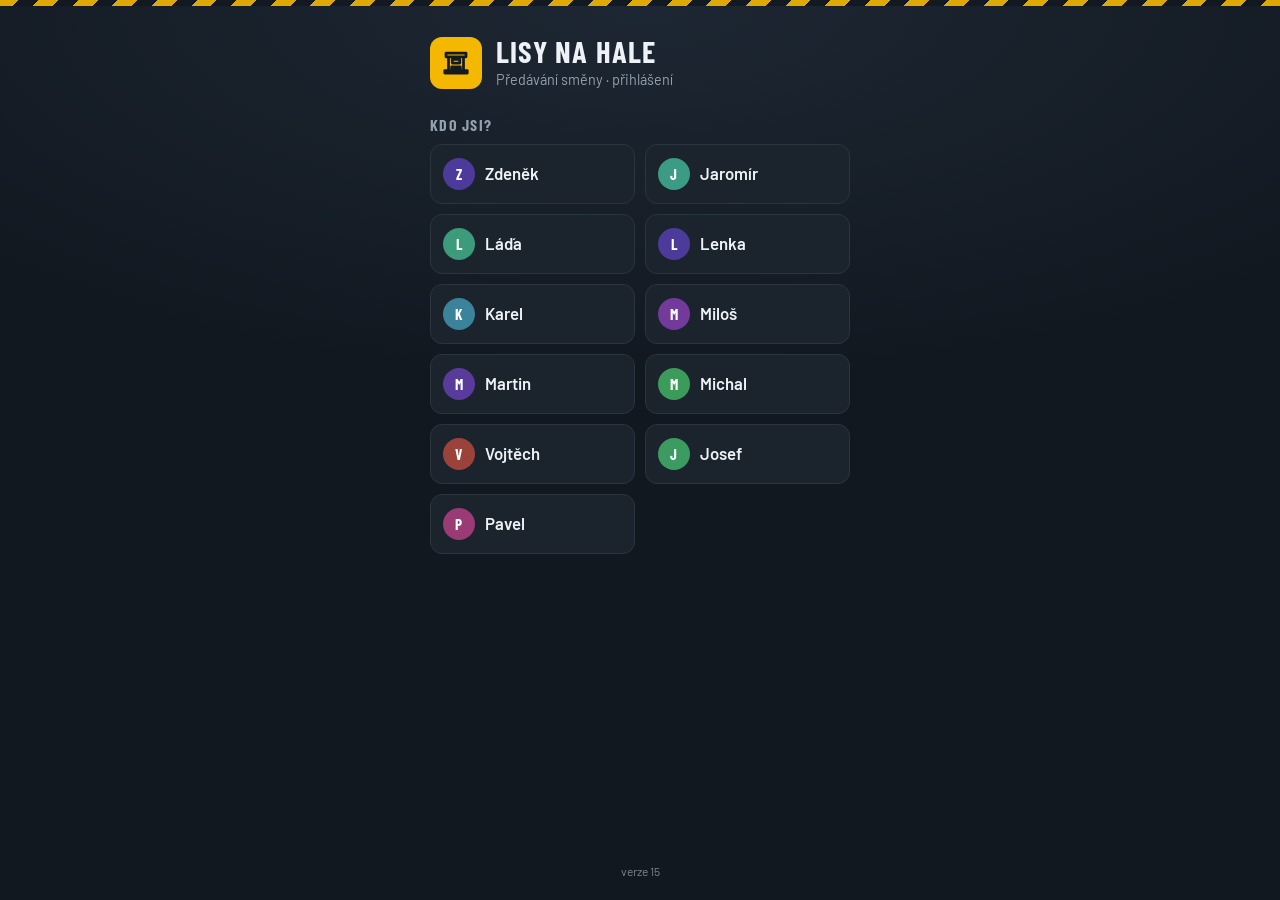
==== index.html @ ce5f0639 "Add files via upload" ====
<!doctype html>
<html lang="cs">
<head>
<meta charset="utf-8">
<meta name="viewport" content="width=device-width, initial-scale=1, viewport-fit=cover">
<meta name="theme-color" content="#121820">
<meta name="apple-mobile-web-app-capable" content="yes">
<meta name="apple-mobile-web-app-title" content="Lisy">
<title>Lisy na hale</title>
<link rel="manifest" href="manifest.webmanifest">
<link rel="icon" href="icon-192.png">
<link rel="apple-touch-icon" href="icon-192.png">
<link rel="stylesheet" href="styles.css?v=15">
</head>
<body>
<div class="boot-err" id="bootErr" hidden>
  <b>Aplikace se nenačetla celá.</b>
  <span>Nejspíš se zrovna nahrává nová verze. Zkus to znovu.</span>
  <button id="bootBtn">Načíst znovu</button>
</div>
<script>
window.addEventListener('error', function () { var e = document.getElementById('bootErr'); if (e) e.hidden = false; });
document.addEventListener('click', function (ev) {
  if (!ev.target || ev.target.id !== 'bootBtn') return;
  var go = function () { location.reload(); };
  try {
    var p = [];
    if (navigator.serviceWorker) p.push(navigator.serviceWorker.getRegistrations().then(function (r) { return Promise.all(r.map(function (x) { return x.unregister(); })); }));
    if (window.caches) p.push(caches.keys().then(function (k) { return Promise.all(k.map(function (x) { return caches.delete(x); })); }));
    Promise.all(p).then(go, go);
  } catch (e) { go(); }
});
</script>
<div class="login" id="login">
  <div class="lg-card">
    <div class="lg-brand"><span class="logo lg-logo" data-ic="logo"></span><div><div class="lg-title">Lisy na hale</div><div class="lg-sub">Předávání směny · přihlášení</div></div></div>
    <div id="lgStep1">
      <div class="lg-h">Kdo jsi?</div>
      <div class="lg-names" id="lgNames"></div>
    </div>
    <div id="lgStep2" hidden>
      <button class="lg-back" id="lgBack" data-ic="back">Jiný uživatel</button>
      <div class="lg-who"><span class="av av-lg" id="lgAv"></span><b id="lgName"></b></div>
      <div class="lg-h">Zadej PIN</div>
      <div class="dots" id="lgDots"><i></i><i></i><i></i><i></i></div>
      <div class="lg-err" id="lgErr" role="alert"></div>
      <div class="pad" id="lgPad"></div>
    </div>
  </div>
  <div class="lg-foot" id="lgFoot"></div>
</div>
<header class="appbar">
  <div class="hrow">
    <div class="brand">
      <span class="logo" data-ic="logo"></span>
      <div class="brand-t"><h1>Lisy na hale</h1><div class="src"><span id="srcInfo"></span><span id="ver" class="ver"></span></div></div>
    </div>
    <div class="hright">
      <div class="clock"><b id="clock" class="mono">--:--</b><span><span id="shiftName"></span> · do <span id="shiftEnd" class="mono"></span></span></div>
      <button class="userbtn" id="userBtn" aria-label="Uživatel a nastavení"><span class="av" id="userAv"></span></button>
    </div>
  </div>
  <div class="stats" id="filters" role="group" aria-label="Filtr lisů">
    <button class="stat" data-f="all" aria-pressed="true"><b id="cAll">0</b><span>Vše</span></button>
    <button class="stat s-run" data-f="run" aria-pressed="false"><b id="cRun">0</b><span>Běží</span></button>
    <button class="stat s-warn" data-f="shift" aria-pressed="false"><b id="cShift">0</b><span>Končí</span></button>
    <button class="stat s-idle" data-f="idle" aria-pressed="false"><b id="cIdle">0</b><span>Stojí</span><small id="cPrep" hidden></small></button>
  </div>
  <div class="fhint" id="fhint" hidden></div>
</header>

<main>
  <section id="v-hala"><div class="grid" id="grid"></div></section>

  <section id="v-plan" hidden>
    <div class="pl-head">
      <button class="icb" id="plPrev" aria-label="Předchozí den" data-ic="back"></button>
      <button class="pl-day" id="plToday" title="Zpět na aktuální směnu"><span id="plDay"></span></button>
      <button class="icb" id="plNext" aria-label="Další den" data-ic="chev"></button>
    </div>
    <div class="seg pl-shifts" id="plShifts"></div>
    <div class="pl-prog" id="plProg"></div>
    <div class="bigbtns two">
      <button class="primary" id="plAdd" data-ic="plus">Přidat do plánu</button>
      <button class="secondary" id="plPaste" data-ic="list">Vložit text</button>
    </div>
    <div id="plOver"></div>
    <div class="list" id="plList"></div>
    <h2>Sdílení plánu</h2>
    <p class="hint">Plán se předává i se směnou. Tady ho jde poslat samostatně, třeba když ho píše mistr.</p>
    <div class="bigbtns two">
      <button class="secondary" id="plShare" data-ic="share">Sdílet plán</button>
      <button class="secondary" id="plLoad" data-ic="scan">Načíst plán</button>
    </div>
  </section>

  <section id="v-predani" hidden>
    <h2>Předání směny</h2>
    <div class="wholine"><span class="av" id="whoAv"></span><span>Předává / přebírá: <b id="whoName"></b></span></div>
    <div class="bigbtns">
      <button class="primary" id="btnGive" data-ic="qr">Předat směnu</button>
      <button class="secondary" id="btnTake" data-ic="scan">Načíst od předchozí směny</button>
    </div>
    <h2>Končí do konce příští směny</h2>
    <div class="list" id="handover"></div>
    <h2>Poslední změny</h2>
    <div class="list" id="log"></div>
  </section>

  <section id="v-poznamky" hidden>
    <h2>Poznámky pro směnu</h2>
    <p class="hint">Co má vědět další směna. Poznámky se předávají spolu se směnou.</p>
    <form class="noteform" id="noteForm">
      <select id="noteLis" aria-label="Ke kterému lisu"></select>
      <textarea id="noteText" rows="3" placeholder="Např. na lisu 4 dochází materiál, neuklizené hadice u lisu 10…" aria-label="Text poznámky"></textarea>
      <button class="primary" type="submit" data-ic="plus">Přidat poznámku</button>
    </form>
    <h2>Otevřené <span class="cnt" id="noteCount"></span></h2>
    <div class="list" id="notesOpen"></div>
    <h2>Vyřešené</h2>
    <div class="list" id="notesDone"></div>
  </section>

  <section id="v-katalog" hidden>
    <h2>Katalog výrobků <span class="cnt" id="catCount"></span></h2>
    <p class="hint">Výrobky, které jdou vybrat při zadávání k lisu.</p>
    <div class="bigbtns two">
      <button class="secondary" id="btnCatGive" data-ic="share">Sdílet katalog</button>
      <button class="secondary" id="btnCatTake" data-ic="scan">Načíst katalog</button>
    </div>
    <form class="cat-add" id="catForm">
      <input type="text" id="catNew" placeholder="Název výrobku" aria-label="Nový výrobek">
      <button class="primary" type="submit">Přidat</button>
    </form>
    <input type="search" id="catSearch" placeholder="Hledat v katalogu" aria-label="Hledat v katalogu">
    <div class="list" id="catalog"></div>
  </section>
</main>

<nav>
  <button data-v="hala" aria-current="page" data-ic="grid">Hala</button>
  <button data-v="plan" data-ic="plan">Plán<span class="nbadge nb-plan" id="navPlan" hidden></span></button>
  <button data-v="predani" data-ic="swap">Předání</button>
  <button data-v="poznamky" data-ic="note">Poznámky<span class="nbadge" id="navNotes" hidden></span></button>
  <button data-v="katalog" data-ic="list">Katalog</button>
</nav>

<dialog id="dlg"><div class="sheet" id="sheet"></div></dialog>
<dialog id="dlg2"><div class="sheet" id="sheet2"></div></dialog>
<datalist id="products"></datalist>
<input type="file" id="fileIn" accept=".json,application/json" hidden>

<script src="qrcode.js?v=15"></script>
<script src="lz-string.min.js?v=15"></script>
<script src="jsQR.js?v=15"></script>
<script src="app.js?v=15"></script>
</body>
</html>
---- styles.css ----
/* Fonts bundled locally so the app works offline */
@font-face{font-family:"Barlow";font-weight:400;font-display:swap;src:url(barlow-latin-400-normal.woff2) format("woff2");unicode-range:U+0000-00FF,U+0131,U+0152-0153,U+02BB-02BC,U+02C6,U+02DA,U+02DC,U+2000-206F,U+20AC,U+2122,U+2190-2199,U+2212}
@font-face{font-family:"Barlow";font-weight:400;font-display:swap;src:url(barlow-latin-ext-400-normal.woff2) format("woff2");unicode-range:U+0100-02AF,U+1E00-1EFF,U+20A0-20AB,U+2C60-2C7F}
@font-face{font-family:"Barlow";font-weight:600;font-display:swap;src:url(barlow-latin-600-normal.woff2) format("woff2");unicode-range:U+0000-00FF,U+0131,U+0152-0153,U+02BB-02BC,U+02C6,U+02DA,U+02DC,U+2000-206F,U+20AC,U+2122,U+2190-2199,U+2212}
@font-face{font-family:"Barlow";font-weight:600;font-display:swap;src:url(barlow-latin-ext-600-normal.woff2) format("woff2");unicode-range:U+0100-02AF,U+1E00-1EFF,U+20A0-20AB,U+2C60-2C7F}
@font-face{font-family:"Barlow Condensed";font-weight:700;font-display:swap;src:url(barlow-condensed-latin-700-normal.woff2) format("woff2");unicode-range:U+0000-00FF,U+0131,U+0152-0153,U+02BB-02BC,U+02C6,U+02DA,U+02DC,U+2000-206F,U+20AC,U+2122,U+2190-2199,U+2212}
@font-face{font-family:"Barlow Condensed";font-weight:700;font-display:swap;src:url(barlow-condensed-latin-ext-700-normal.woff2) format("woff2");unicode-range:U+0100-02AF,U+1E00-1EFF,U+20A0-20AB,U+2C60-2C7F}

/* Layout: tmavý pruh aplikace se stavovými čítači, mřížka lisů jako panely strojů, spodní listy pro detail */
:root{
  --bg:#eceff3; --panel:#ffffff; --panel-2:#f5f7f9; --line:#dbe0e6; --line-2:#c9d0d8;
  --fg:#141a21; --muted:#5a6573; --faint:#8b95a1;
  --bar:#121820; --bar-2:#1b232d; --bar-line:#2a3540; --bar-fg:#eef2f6; --bar-muted:#94a1af;
  --accent:#f5b800; --accent-ink:#141a21;
  --ok:#17955a; --warn:#d68400; --crit:#d63f3f; --stop:#8455e8; --done:#2f74d0; --prep:#0e9aa7; --idle:#8a96a3;
  --shadow:0 1px 2px rgb(16 24 32 / .06),0 2px 8px rgb(16 24 32 / .05);
  --r:10px; --r-sm:8px;
  --f-display:"Barlow Condensed","Arial Narrow",sans-serif;
  --f-body:"Barlow",system-ui,sans-serif;
  color-scheme:light;
}
@media (prefers-color-scheme: dark){:root:not([data-theme="light"]){
  --bg:#0d1217; --panel:#161d25; --panel-2:#1c242e; --line:#26313c; --line-2:#33404d;
  --fg:#e7ecf1; --muted:#9aa6b2; --faint:#6d7986;
  --bar:#0a0e12; --bar-2:#141b22; --bar-line:#222c36;
  --ok:#2fbf78; --warn:#f0a330; --crit:#f06464; --stop:#a07cf5; --done:#5b9cf0; --prep:#2cc4cf; --idle:#6f7c89;
  --shadow:0 1px 2px rgb(0 0 0 / .4);
  color-scheme:dark}}
:root[data-theme="dark"]{
  --bg:#0d1217; --panel:#161d25; --panel-2:#1c242e; --line:#26313c; --line-2:#33404d;
  --fg:#e7ecf1; --muted:#9aa6b2; --faint:#6d7986;
  --bar:#0a0e12; --bar-2:#141b22; --bar-line:#222c36;
  --ok:#2fbf78; --warn:#f0a330; --crit:#f06464; --stop:#a07cf5; --done:#5b9cf0; --prep:#2cc4cf; --idle:#6f7c89;
  --shadow:0 1px 2px rgb(0 0 0 / .4);
  color-scheme:dark}

*{box-sizing:border-box}
html{-webkit-text-size-adjust:100%}
body{margin:0;background:var(--bg);color:var(--fg);font:16px/1.4 var(--f-body);padding:0 16px calc(76px + env(safe-area-inset-bottom,0px))}
button,input,select{font:inherit;color:inherit}
button{cursor:pointer;-webkit-tap-highlight-color:transparent}
[hidden]{display:none!important}
:focus-visible{outline:3px solid var(--accent);outline-offset:2px}
.mono{font-variant-numeric:tabular-nums}
svg.i{width:20px;height:20px;flex:none;fill:none;stroke:currentColor;stroke-width:2;stroke-linecap:round;stroke-linejoin:round}

/* ---------- app bar ---------- */
.appbar{position:sticky;top:0;z-index:5;margin:0 -16px;background:var(--bar);color:var(--bar-fg);padding:calc(10px + env(safe-area-inset-top,0px)) 16px 12px;box-shadow:0 2px 10px rgb(0 0 0 / .18)}
.hrow{display:flex;justify-content:space-between;align-items:center;gap:12px}
.brand{display:flex;align-items:center;gap:10px;min-width:0;flex:1}
.logo{width:36px;height:36px;border-radius:8px;background:var(--accent);color:var(--accent-ink);display:grid;place-items:center;flex:none}
.logo svg.i{width:22px;height:22px;stroke-width:2.2}
.brand-t{min-width:0}
h1{white-space:nowrap;overflow:hidden;text-overflow:ellipsis;font:700 1.35rem/1.05 var(--f-display);letter-spacing:.04em;margin:0;text-transform:uppercase}
.src{display:flex;gap:8px;font-size:.75rem;color:var(--bar-muted);white-space:nowrap;overflow:hidden}
.src span:first-child{overflow:hidden;text-overflow:ellipsis}
.src span:first-child:empty{display:none}
.ver{opacity:.8}
.themebtn{width:40px;height:40px;display:grid;place-items:center;border-radius:var(--r-sm);border:1px solid var(--bar-line);background:var(--bar-2);color:var(--bar-fg);padding:0;flex:none}
.hright{display:flex;align-items:center;gap:10px;flex:none}
.clock{min-width:0;display:flex;flex-direction:column;align-items:flex-end;line-height:1.1;flex:none}
.clock b{font:700 1.5rem/1 var(--f-display);letter-spacing:.02em}
.clock > span{font-size:.75rem;color:var(--bar-muted);margin-top:3px}
.stats{display:grid;grid-template-columns:repeat(4,1fr);gap:6px;margin-top:12px}
.stat{--c:var(--bar-fg);background:var(--bar-2);border:1px solid var(--bar-line);border-radius:var(--r-sm);padding:7px 4px 6px;display:flex;flex-direction:column;align-items:center;gap:1px;color:var(--bar-muted);min-width:0}
.stat b{font:700 1.35rem/1 var(--f-display);color:var(--c)}
.stat span{font-size:.72rem;font-weight:600;letter-spacing:.03em;text-transform:uppercase;line-height:1.15;text-align:center;max-width:100%;overflow-wrap:anywhere}
.stat.s-run{--c:var(--ok)} .stat.s-warn{--c:var(--warn)} .stat.s-idle{--c:var(--idle)}
.stat[aria-pressed="true"]{border-color:var(--accent);background:color-mix(in srgb,var(--accent) 14%,var(--bar-2));color:var(--bar-fg)}

/* ---------- grid of presses ---------- */
.grid{display:grid;grid-template-columns:repeat(auto-fill,minmax(158px,1fr));gap:10px;margin-top:14px}
.tile{--st:var(--idle);text-align:left;background:var(--panel);border:1px solid var(--line);border-radius:var(--r);padding:11px 12px 10px;display:flex;flex-direction:column;gap:6px;min-width:0;box-shadow:var(--shadow);position:relative;overflow:hidden}
.tile::after{content:"";position:absolute;inset:0 0 auto 0;height:3px;background:var(--st)}
.t-top{display:flex;justify-content:space-between;align-items:center;gap:6px}
.tile .no{font:700 1.15rem/1 var(--f-display);letter-spacing:.05em;text-transform:uppercase}
.pill{display:inline-flex;align-items:center;gap:5px;font-size:.7rem;font-weight:700;letter-spacing:.03em;text-transform:uppercase;padding:3px 7px;border-radius:999px;color:var(--st);background:color-mix(in srgb,var(--st) 14%,transparent);white-space:nowrap}
.pill::before{content:"";width:6px;height:6px;border-radius:50%;background:currentColor}
.tile .prod{font-weight:600;font-size:1rem;line-height:1.2;overflow:hidden;text-overflow:ellipsis;white-space:nowrap}
.tile.empty .prod{color:var(--faint);font-weight:500}
.bar{height:6px;border-radius:3px;background:var(--panel-2);border:1px solid var(--line);overflow:hidden}
.bar i{display:block;height:100%;background:var(--st);border-radius:3px}
.t-meta{display:flex;justify-content:space-between;align-items:baseline;gap:6px;font-size:.8rem;color:var(--muted)}
.t-meta b{color:var(--st);font-weight:700;white-space:nowrap}
.tile .q{font-size:.76rem;color:var(--faint);overflow:hidden;text-overflow:ellipsis;white-space:nowrap;border-top:1px solid var(--line);padding-top:6px;margin-top:auto}
.tile .q b{color:var(--muted);font-weight:600}

/* ---------- lists / pages ---------- */
h2{font:700 1.05rem var(--f-display);text-transform:uppercase;letter-spacing:.06em;margin:22px 0 0;color:var(--muted)}
.hint{color:var(--muted);font-size:.88rem;margin:4px 0 0}
.list{display:flex;flex-direction:column;gap:8px;margin-top:10px}
.row{--st:var(--idle);background:var(--panel);border:1px solid var(--line);border-radius:var(--r);padding:10px 12px;display:grid;grid-template-columns:auto 1fr auto;gap:3px 12px;align-items:center;text-align:left;min-width:0;box-shadow:var(--shadow)}
.row .no{font:700 1.1rem var(--f-display);letter-spacing:.04em;text-transform:uppercase}
.row .sub{grid-column:2/4;font-size:.84rem;color:var(--muted)}
.row .sub b{color:var(--fg)}
.row.simple{grid-template-columns:1fr auto;box-shadow:none}
.badge{font-size:.72rem;font-weight:700;text-transform:uppercase;letter-spacing:.03em;padding:3px 8px;border-radius:999px;background:color-mix(in srgb,var(--st) 14%,transparent);color:var(--st);white-space:nowrap}
.who{display:flex;flex-direction:column;gap:6px;margin-top:10px}
.who label{font-size:.8rem;font-weight:600;color:var(--muted);text-transform:uppercase;letter-spacing:.05em}
.bigbtns{display:grid;gap:10px;margin-top:14px}
.bigbtns.two{grid-template-columns:1fr 1fr}
.cat-add{display:flex;gap:8px;margin-top:12px}
.cat-add input{flex:1}
.cnt{font:600 .85rem var(--f-body);color:var(--faint);text-transform:none;letter-spacing:0;margin-left:6px}

/* ---------- nav ---------- */
nav{position:fixed;left:0;right:0;bottom:0;z-index:6;display:grid;grid-template-columns:repeat(5,1fr);background:var(--panel);border-top:1px solid var(--line);padding-bottom:env(safe-area-inset-bottom,0px);box-shadow:0 -2px 10px rgb(16 24 32 / .06)}
nav button{background:none;border:0;padding:8px 4px 9px;font-weight:600;font-size:.75rem;letter-spacing:.03em;color:var(--faint);display:flex;flex-direction:column;align-items:center;gap:3px;position:relative}
nav button svg.i{width:22px;height:22px}
nav button[aria-current="page"]{color:var(--fg)}
nav button[aria-current="page"]::before{content:"";position:absolute;top:0;left:30%;right:30%;height:3px;border-radius:0 0 3px 3px;background:var(--accent)}

/* ---------- inputs & buttons ---------- */
input[type=text],input[type=search],input[type=datetime-local],input[type=number],select{width:100%;min-width:0;border:1px solid var(--line-2);background:var(--panel);border-radius:var(--r-sm);padding:10px 12px;min-height:46px}
input:focus,select:focus{outline:none;border-color:var(--accent);box-shadow:0 0 0 3px color-mix(in srgb,var(--accent) 30%,transparent)}
input[type=search]{margin-top:10px}
.primary,.secondary{display:inline-flex;align-items:center;justify-content:center;gap:8px;border-radius:var(--r-sm);padding:13px 16px;font-weight:700;font-size:1rem;min-height:50px}
.primary{background:var(--accent);color:var(--accent-ink);border:1px solid color-mix(in srgb,var(--accent) 70%,#000)}
.secondary{background:var(--panel);border:1px solid var(--line-2);font-weight:600}
.acts{display:flex;gap:8px;flex-wrap:wrap;align-items:center}
.sm{display:inline-flex;align-items:center;gap:6px;border:1px solid var(--line-2);background:var(--panel);border-radius:var(--r-sm);padding:8px 12px;font-size:.9rem;font-weight:600;min-height:42px}
.sm svg.i{width:18px;height:18px}
.sm.go{background:var(--accent);border-color:color-mix(in srgb,var(--accent) 70%,#000);color:var(--accent-ink)}
.sm.stop{background:color-mix(in srgb,var(--stop) 12%,var(--panel));border-color:color-mix(in srgb,var(--stop) 45%,transparent);color:var(--stop)}
.sm.end{background:color-mix(in srgb,var(--done) 12%,var(--panel));border-color:color-mix(in srgb,var(--done) 45%,transparent);color:var(--done)}
.sm.del{color:var(--crit)}
.sm.cat{border-style:dashed;font-weight:500}
.chip{border:1px solid var(--line-2);background:var(--panel);border-radius:999px;padding:7px 13px;font-size:.88rem;font-weight:600;white-space:nowrap}
.chip[aria-pressed="true"]{background:var(--fg);color:var(--bg);border-color:var(--fg)}
.quick{display:flex;flex-wrap:wrap;gap:6px}
.quick .chip{min-height:40px}

/* ---------- sheets ---------- */
dialog{border:0;padding:0;width:100%;max-width:560px;margin:auto auto 0;border-radius:16px 16px 0 0;background:var(--bg);color:var(--fg);max-height:92vh;max-height:92dvh;box-shadow:0 -8px 30px rgb(0 0 0 / .25)}
dialog::backdrop{background:rgb(8 12 16 / .55)}
@media (prefers-reduced-motion:no-preference){dialog[open]{animation:up .18s ease-out}@keyframes up{from{transform:translateY(24px);opacity:.6}}}
.sheet{padding:8px 16px calc(18px + env(safe-area-inset-bottom,0px));display:flex;flex-direction:column;gap:12px}
.sheet::before{content:"";align-self:center;width:40px;height:4px;border-radius:2px;background:var(--line-2);margin-bottom:2px}
.sh-head{display:flex;justify-content:space-between;align-items:center;gap:8px}
.sh-head h3{font:700 1.55rem/1.1 var(--f-display);margin:0;text-transform:uppercase;letter-spacing:.04em;display:flex;align-items:center;gap:10px;flex-wrap:wrap}
.sh-head .tools{display:flex;gap:6px}
.icb{width:42px;height:42px;display:grid;place-items:center;border-radius:var(--r-sm);border:1px solid var(--line-2);background:var(--panel);padding:0}
.x{width:42px;height:42px;display:grid;place-items:center;border-radius:var(--r-sm);border:1px solid var(--line-2);background:var(--panel);padding:0}
.flbl{font-size:.75rem;font-weight:700;letter-spacing:.07em;text-transform:uppercase;color:var(--muted);margin-bottom:-6px}

.slot{background:var(--panel);border:1px solid var(--line);border-radius:var(--r);padding:12px;display:flex;flex-direction:column;gap:8px;box-shadow:var(--shadow)}
.slot.run{--st:var(--ok);border-left:5px solid var(--st)}
.slot.run.st-stop{--st:var(--stop)} .slot.run.st-end{--st:var(--done)} .slot.run.empty{--st:var(--idle);border-style:solid dashed dashed solid}
.slot-top{display:flex;align-items:center;gap:8px}
.lbl{font-size:.72rem;font-weight:700;letter-spacing:.08em;text-transform:uppercase;color:var(--st,var(--muted));margin-right:auto;display:inline-flex;align-items:center;gap:6px}
.slot.run .lbl::before{content:"";width:8px;height:8px;border-radius:50%;background:currentColor}
@media (prefers-reduced-motion:no-preference){.slot.run.st-run .lbl::before{animation:pulse 1.6s ease-in-out infinite}@keyframes pulse{50%{opacity:.3}}}
.prodname{font-weight:700;font-size:1.15rem;line-height:1.25}
.slotinfo{font-size:.88rem;color:var(--muted);display:flex;align-items:center;gap:6px;flex-wrap:wrap}
.slot .bar{margin:2px 0}
.qhead{display:flex;justify-content:space-between;align-items:baseline;gap:8px;margin-top:8px;flex-wrap:wrap}
.slot.q{padding:0;gap:0}
.slot.q.sel{border-color:var(--fg);box-shadow:0 0 0 1px var(--fg)}
.slot.q > .acts,.slot.q > .hint,.slot.q > .mv{padding:0 12px 12px}
.qrow{display:flex;align-items:center;gap:10px;padding:8px 12px 8px 4px;cursor:pointer;min-height:54px}
.qrow .prodname{font-size:1.05rem;font-weight:600;flex:1;min-width:0}
.qrow .chev{color:var(--faint)}
.qn{display:grid;place-items:center;width:26px;height:26px;border-radius:50%;background:var(--panel-2);border:1px solid var(--line);font-size:.8rem;font-weight:700;color:var(--muted);flex:none}
.grip{touch-action:none;cursor:grab;padding:10px 6px 10px 10px;color:var(--faint);user-select:none;-webkit-user-select:none;display:grid;place-items:center}
.slot.dragging{opacity:.95;box-shadow:0 10px 24px rgb(0 0 0 / .25);transform:scale(1.01)}
.addq{display:flex;align-items:center;justify-content:center;gap:8px;border:1.5px dashed var(--line-2);background:transparent;border-radius:var(--r);padding:14px;font-weight:600;color:var(--muted)}
.mv{display:flex;flex-direction:column;gap:8px;border-top:1px dashed var(--line-2);padding-top:12px}

.sug{border:1px solid var(--line-2);border-radius:var(--r-sm);background:var(--panel);max-height:220px;overflow-y:auto;display:flex;flex-direction:column}
.sug button{text-align:left;background:none;border:0;border-bottom:1px solid var(--line);padding:12px;min-height:46px}
.sug button:last-child{border-bottom:0}
.sug button:active{background:var(--panel-2)}
.sug button.sel{background:color-mix(in srgb,var(--accent) 20%,transparent);font-weight:700}
.sug-empty{padding:12px;color:var(--muted);font-size:.9rem}
.savecat{font-size:.9rem;display:flex;gap:8px;align-items:center}
.hm{display:flex;gap:10px}
.hm label{display:flex;align-items:center;gap:8px;flex:1;color:var(--muted);font-weight:600}
.hm input{font:700 1.3rem var(--f-display);text-align:center}
.preview{background:var(--panel);border:1px solid var(--line);border-radius:var(--r-sm);padding:12px;font-size:.95rem}
.acts.end{justify-content:flex-end}
.acts.end button{flex:1}
.qrbox{background:#fff;padding:12px;border-radius:var(--r);align-self:center;width:100%;max-width:360px;box-shadow:var(--shadow)}
.qrbox svg{display:block;width:100%;height:auto}
.cam{width:100%;border-radius:var(--r);background:#000;aspect-ratio:1;object-fit:cover}
.fhint{margin-top:8px;font-size:.8rem;color:var(--bar-muted);display:flex;justify-content:space-between;gap:8px;align-items:center}
.fhint button{background:none;border:0;color:var(--accent);font-weight:700;font-size:.8rem;padding:4px 0;white-space:nowrap}
.nbadge{position:absolute;top:4px;left:calc(50% + 6px);min-width:18px;height:18px;padding:0 5px;border-radius:9px;background:var(--crit);color:#fff;font-size:.7rem;font-weight:700;display:grid;place-items:center;line-height:1}
textarea{width:100%;min-width:0;border:1px solid var(--line-2);background:var(--panel);border-radius:var(--r-sm);padding:10px 12px;font:inherit;color:inherit;resize:vertical;min-height:84px}
textarea:focus{outline:none;border-color:var(--accent);box-shadow:0 0 0 3px color-mix(in srgb,var(--accent) 30%,transparent)}
.noteform{display:flex;flex-direction:column;gap:8px;margin-top:12px}
.note{background:var(--panel);border:1px solid var(--line);border-left:4px solid var(--warn);border-radius:var(--r);padding:10px 12px;display:flex;flex-direction:column;gap:6px;box-shadow:var(--shadow)}
.note.done{border-left-color:var(--line-2);opacity:.75;box-shadow:none}
.note.done .ntext{text-decoration:line-through;text-decoration-color:var(--faint)}
.nhead{display:flex;justify-content:space-between;align-items:center;gap:8px}
.ntag{font:700 .95rem var(--f-display);letter-spacing:.05em;text-transform:uppercase}
.nmeta{font-size:.78rem;color:var(--faint)}
.ntext{white-space:pre-wrap;overflow-wrap:anywhere}
.tnote{display:inline-flex;align-items:center;gap:2px;color:var(--warn);font-size:.75rem;font-weight:700}
.tnote svg.i{width:15px;height:15px}
.t-top .right{display:flex;align-items:center;gap:6px}
.av{--h:210;width:32px;height:32px;border-radius:50%;display:grid;place-items:center;font:700 .95rem var(--f-display);letter-spacing:.02em;color:#fff;background:hsl(var(--h) 45% 42%);flex:none;text-transform:uppercase}
.av-lg{width:64px;height:64px;font-size:1.6rem}
.userbtn{width:42px;height:42px;display:grid;place-items:center;border-radius:50%;border:2px solid var(--bar-line);background:var(--bar-2);padding:0;flex:none}
.userbtn .av{width:34px;height:34px}
.wholine{display:flex;align-items:center;gap:10px;margin-top:10px;background:var(--panel);border:1px solid var(--line);border-radius:var(--r);padding:10px 12px;color:var(--muted)}
.wholine b{color:var(--fg)}
.seg{display:grid;grid-template-columns:repeat(3,1fr);gap:6px}
.seg button{display:flex;flex-direction:column;align-items:center;gap:4px;border:1px solid var(--line-2);background:var(--panel);border-radius:var(--r-sm);padding:10px 4px;font-size:.82rem;font-weight:600}
.seg button[aria-pressed="true"]{border-color:var(--accent);box-shadow:0 0 0 2px color-mix(in srgb,var(--accent) 40%,transparent)}
.me{display:flex;align-items:center;gap:12px;background:var(--panel);border:1px solid var(--line);border-radius:var(--r);padding:12px}
.me b{font-size:1.15rem}

/* ---------- login ---------- */
.login{position:fixed;inset:0;z-index:100;background:radial-gradient(120% 70% at 50% 0%,#1d2733 0%,var(--bar) 60%);color:var(--bar-fg);overflow-y:auto;display:flex;flex-direction:column;align-items:center;padding:calc(28px + env(safe-area-inset-top,0px)) 16px calc(20px + env(safe-area-inset-bottom,0px))}
.login::before{content:"";position:absolute;inset:0 0 auto 0;height:6px;background:repeating-linear-gradient(-45deg,var(--accent) 0 14px,#121820 14px 28px);opacity:.9}
.lg-card{width:100%;max-width:420px;display:flex;flex-direction:column;gap:18px;flex:1}
.lg-brand{display:flex;align-items:center;gap:14px;margin-top:8px}
.lg-logo{width:52px;height:52px;border-radius:12px}
.lg-logo svg.i{width:30px;height:30px}
.lg-title{font:700 1.9rem/1 var(--f-display);letter-spacing:.04em;text-transform:uppercase}
.lg-sub{color:var(--bar-muted);font-size:.9rem;margin-top:4px}
.lg-h{font:700 1rem var(--f-display);letter-spacing:.08em;text-transform:uppercase;color:var(--bar-muted);margin-top:6px}
.lg-names{display:grid;grid-template-columns:repeat(2,1fr);gap:10px;margin-top:10px}
.lg-names button{display:flex;align-items:center;gap:10px;background:var(--bar-2);border:1px solid var(--bar-line);border-radius:12px;padding:12px;color:var(--bar-fg);font-weight:600;font-size:1.05rem;text-align:left;min-height:60px}
.lg-names button:active{border-color:var(--accent)}
.lg-names button.last{border-color:var(--accent);background:color-mix(in srgb,var(--accent) 12%,var(--bar-2))}
.lg-back{align-self:flex-start;display:inline-flex;align-items:center;gap:6px;background:none;border:0;color:var(--bar-muted);font-weight:600;padding:6px 0}
.lg-who{display:flex;flex-direction:column;align-items:center;gap:10px}
.lg-who b{font:700 1.6rem var(--f-display);letter-spacing:.03em}
#lgStep2{display:flex;flex-direction:column;gap:14px;align-items:stretch}
#lgStep2[hidden]{display:none!important}
#lgStep2 .lg-h{text-align:center;margin:0}
.dots{display:flex;justify-content:center;gap:16px}
.dots i{width:16px;height:16px;border-radius:50%;border:2px solid var(--bar-muted)}
.dots i.on{background:var(--accent);border-color:var(--accent)}
.dots.bad{animation:shake .35s}
.dots.bad i{border-color:var(--crit)}
@keyframes shake{20%,60%{transform:translateX(-8px)}40%,80%{transform:translateX(8px)}}
.lg-err{min-height:1.3em;text-align:center;color:var(--crit);font-weight:600;font-size:.9rem}
.pad{display:grid;grid-template-columns:repeat(3,1fr);gap:10px;max-width:320px;width:100%;align-self:center}
.pad button{height:64px;border-radius:14px;border:1px solid var(--bar-line);background:var(--bar-2);color:var(--bar-fg);font:600 1.7rem var(--f-display)}
.pad button:active{background:color-mix(in srgb,var(--accent) 25%,var(--bar-2));border-color:var(--accent)}
.pad button.fn{background:transparent;border-color:transparent;font-size:1rem;color:var(--bar-muted)}
.pad button.fn svg.i{width:26px;height:26px}
.lg-foot{color:var(--bar-muted);font-size:.75rem;margin-top:16px;text-align:center;opacity:.8}
.boot-err{position:fixed;inset:auto 16px calc(90px + env(safe-area-inset-bottom,0px)) 16px;z-index:200;background:#2a1416;color:#ffe5e5;border:1px solid #d63f3f;border-radius:10px;padding:14px;display:flex;flex-direction:column;gap:8px;box-shadow:0 8px 24px rgb(0 0 0 / .4)}
.boot-err[hidden]{display:none!important}
.boot-err button{background:#f5b800;color:#141a21;border:0;border-radius:8px;padding:12px;font-weight:700}
.stat small{font-size:.62rem;font-weight:700;color:var(--prep);letter-spacing:.02em}
.slot.run.st-prep{--st:var(--prep)}
.sm.prep{background:color-mix(in srgb,var(--prep) 12%,var(--panel));border-color:color-mix(in srgb,var(--prep) 45%,transparent);color:var(--prep)}
nav button{font-size:.7rem;padding-inline:2px}
.nb-plan{background:var(--accent);color:var(--accent-ink)}
.tplan{display:flex;align-items:center;gap:5px;font-size:.76rem;font-weight:600;color:var(--accent-ink);background:color-mix(in srgb,var(--accent) 30%,transparent);border-radius:6px;padding:3px 6px;min-width:0}
.tplan span{overflow:hidden;text-overflow:ellipsis;white-space:nowrap}
.tplan svg.i{width:15px;height:15px;flex:none}
@media (prefers-color-scheme: dark){:root:not([data-theme="light"]) .tplan{color:var(--accent)}}
:root[data-theme="dark"] .tplan{color:var(--accent)}
/* plán */
.pl-head{display:flex;align-items:center;gap:8px;margin-top:16px}
.pl-day{flex:1;background:var(--panel);border:1px solid var(--line);border-radius:var(--r-sm);min-height:42px;font:700 1.15rem var(--f-display);letter-spacing:.03em;text-transform:uppercase}
.pl-shifts{margin-top:8px}
.pl-shifts button{flex-direction:row;justify-content:center;gap:6px;font-size:.9rem;min-height:44px}
.pl-shifts i{font-style:normal;font-size:.68rem;font-weight:700;color:var(--ok);text-transform:uppercase}
.cnt2{background:var(--accent);color:var(--accent-ink);border-radius:9px;min-width:18px;height:18px;font-size:.72rem;font-weight:700;display:inline-grid;place-items:center;padding:0 5px}
.pl-prog{display:flex;align-items:center;gap:10px;margin-top:10px;font-size:.88rem;color:var(--muted)}
.pl-prog:empty{display:none}
.pl-bar{flex:1;height:8px;border-radius:4px;background:var(--panel-2);border:1px solid var(--line);overflow:hidden}
.pl-bar i{display:block;height:100%;background:var(--ok)}
.pl-over{margin-top:14px;border:1px solid color-mix(in srgb,var(--crit) 40%,transparent);background:color-mix(in srgb,var(--crit) 6%,var(--bg));border-radius:var(--r);padding:10px;display:flex;flex-direction:column;gap:8px}
.pl-over-h{display:flex;justify-content:space-between;align-items:center;gap:8px;font-weight:700;color:var(--crit);font-size:.9rem}
.pl-over-h span{display:flex;align-items:center;gap:6px}
.pi{display:flex;gap:10px;background:var(--panel);border:1px solid var(--line);border-radius:var(--r);padding:10px;box-shadow:var(--shadow)}
.pi-time{width:48px;flex:none;display:grid;place-items:start center;padding-top:2px;color:var(--faint)}
.pi-time b{font:700 1.1rem var(--f-display);color:var(--fg)}
.pi-body{flex:1;min-width:0;display:flex;flex-direction:column;gap:4px}
.pi-top{display:flex;justify-content:space-between;align-items:center;gap:6px;flex-wrap:wrap}
.pi-main{font-size:1.02rem;overflow-wrap:anywhere}
.pi-meta{font-size:.8rem;color:var(--faint)}
.pi-ok{display:inline-flex;align-items:center;gap:4px;font-size:.78rem;color:var(--ok);font-weight:600}
.pi-ok svg.i{width:15px;height:15px}
.pi-soon{font-size:.75rem;font-weight:700;color:var(--warn)}
.pi.done{opacity:.6;box-shadow:none}
.pi.done .pi-main{text-decoration:line-through;text-decoration-color:var(--faint)}
.pi.soon{border-color:var(--warn);box-shadow:0 0 0 1px var(--warn)}
.pi.late{border-color:var(--crit);box-shadow:0 0 0 1px var(--crit)}
.pi.late .pi-time b{color:var(--crit)}
.ptag{display:inline-block;font-size:.66rem;font-weight:700;letter-spacing:.05em;text-transform:uppercase;padding:2px 7px;border-radius:5px;--c:var(--muted);color:var(--c);background:color-mix(in srgb,var(--c) 14%,transparent);white-space:nowrap}
.ptag.t-run{--c:var(--ok)} .ptag.t-prep{--c:var(--prep)} .ptag.t-start{--c:var(--done)} .ptag.t-task{--c:var(--warn)}
.plcard{border:1px solid color-mix(in srgb,var(--accent) 60%,transparent);background:color-mix(in srgb,var(--accent) 8%,var(--panel));border-radius:var(--r);padding:10px 12px;display:flex;flex-direction:column;gap:8px}
.plcard .flbl{display:flex;align-items:center;gap:6px;margin:0;color:var(--fg)}
.plcard .flbl svg.i{width:16px;height:16px}
.plrow{display:flex;flex-direction:column;gap:6px;border-top:1px dashed var(--line-2);padding-top:8px}
.bad{color:var(--crit);font-style:normal;font-size:.8rem;font-weight:600}
.pe{display:flex;flex-direction:column;gap:12px}
.pe-row{display:grid;grid-template-columns:1.4fr 1fr;gap:8px}
.pe-f{display:flex;flex-direction:column;gap:10px}
.pe-prod{display:flex;flex-direction:column;gap:10px}
.opt{font-weight:500;text-transform:none;letter-spacing:0;color:var(--faint)}
.pe[data-type="task"] .pe-prod,.pe[data-type="task"] .pe-nottask,.pe:not([data-type="task"]) .pe-task,.pe:not([data-type="prep"]) .pe-prep{display:none}
.pe-type{grid-template-columns:repeat(3,1fr)}
.pe-type:has(> :nth-child(4)){grid-template-columns:repeat(4,1fr)}
.ps-row{display:flex;gap:10px;align-items:flex-start;background:var(--panel);border:1px solid var(--line);border-radius:var(--r-sm);padding:10px}
.ps-row input{margin-top:3px;width:18px;height:18px;flex:none}
input[type=time]{width:100%;min-width:0;border:1px solid var(--line-2);background:var(--panel);border-radius:var(--r-sm);padding:10px 12px;min-height:46px;font:inherit;color:inherit}
a.secondary{text-decoration:none;color:var(--fg)}
.alarm{position:fixed;left:12px;right:12px;top:calc(12px + env(safe-area-inset-top,0px));z-index:120;background:var(--bar);color:var(--bar-fg);border:2px solid var(--accent);border-radius:14px;padding:14px;display:flex;flex-direction:column;gap:8px;box-shadow:0 12px 40px rgb(0 0 0 / .45)}
@media (prefers-reduced-motion:no-preference){.alarm{animation:alarmIn .3s ease-out}@keyframes alarmIn{from{transform:translateY(-30px);opacity:0}}}
.alarm-h{display:flex;align-items:center;gap:8px;color:var(--accent)}
.alarm-h b{font:700 1.5rem var(--f-display)}
.alarm-h span{margin-left:auto;font-weight:700}
.alarm-t{font-size:1.15rem;font-weight:700}
.alarm-m{color:var(--bar-muted)}
.alarm .sm{background:var(--bar-2);border-color:var(--bar-line);color:var(--bar-fg)}
.alarm .sm.go{background:var(--ok);border-color:var(--ok)}
.toast{position:fixed;left:50%;bottom:calc(84px + env(safe-area-inset-bottom,0px));transform:translateX(-50%);background:var(--bar);color:var(--bar-fg);padding:11px 16px;border-radius:var(--r-sm);font-weight:600;z-index:50;max-width:90vw;text-align:center;box-shadow:0 6px 20px rgb(0 0 0 / .3)}
@media (prefers-reduced-motion:no-preference){.tile{transition:transform .12s}.tile:active{transform:scale(.98)}}
@media (max-width:400px){
  h1{font-size:1.12rem}
  .logo{width:32px;height:32px}
  .clock b{font-size:1.25rem}
  .clock > span{font-size:.7rem}
  .themebtn{width:36px;height:36px}
  .hrow,.hright,.brand{gap:8px}
}
.bigbtns.two .primary,.bigbtns.two .secondary{font-size:.95rem;padding:12px 10px;white-space:nowrap}
.pi .acts .sm{min-height:38px;padding:6px 10px;font-size:.85rem}

/* zaškrtávací kolečko místo tlačítek Hotovo */
.chk{width:30px;height:30px;flex:none;border-radius:50%;border:2.5px solid var(--line-2);background:var(--panel);display:grid;place-items:center;padding:0;color:#fff;margin-top:1px;position:relative}
.chk::after{content:"";position:absolute;inset:-8px}
.chk:hover,.chk:focus-visible{border-color:var(--ok)}
.chk.on{background:var(--ok);border-color:var(--ok)}
.chk svg.i{width:18px;height:18px;stroke-width:3}
.pi .chk{align-self:flex-start}
.pi-time{width:42px}
.note{flex-direction:row;gap:10px}
.nbody{flex:1;min-width:0;display:flex;flex-direction:column;gap:6px}
.nok{display:flex;align-items:center;gap:4px;color:var(--ok);font-weight:600}
.nok svg.i{width:14px;height:14px}
.plrow{flex-direction:row;align-items:flex-start;gap:10px}
.plmain{flex:1;min-width:0;display:flex;flex-direction:column;gap:6px}
.toast.undo{display:flex;align-items:center;gap:14px;padding:8px 8px 8px 16px}
.toast.undo button{background:none;border:0;color:var(--accent);font-weight:700;padding:8px 10px;text-transform:uppercase;letter-spacing:.04em;font-size:.85rem}
.alarm .sm.go{background:var(--bar-2);border-color:var(--bar-line);color:var(--bar-fg)}

.toast{white-space:nowrap;max-width:calc(100vw - 32px)}
.toast span{overflow:hidden;text-overflow:ellipsis}
.ptag.t-run{--c:#8a6a00}
@media (prefers-color-scheme: dark){:root:not([data-theme="light"]) .ptag.t-run{--c:var(--accent)}}
:root[data-theme="dark"] .ptag.t-run{--c:var(--accent)}
.tile .no{white-space:nowrap}
.t-top .right{min-width:0}

.qctl{display:flex;align-items:center;gap:10px;align-self:center;width:100%;max-width:360px}
.qno{flex:1;display:flex;flex-direction:column;align-items:center;gap:6px}
.qno b{font:700 1.1rem var(--f-display);letter-spacing:.03em}
.qprog{display:flex;flex-wrap:wrap;justify-content:center;gap:5px}
.qprog i{width:12px;height:12px;border-radius:3px;background:var(--line-2)}
.qprog i.cur{background:var(--accent)}
.qprog.big{gap:6px;margin-top:4px}
.qprog.big i{width:30px;height:30px;border-radius:6px;display:grid;place-items:center;font-style:normal;font-size:.8rem;font-weight:700;color:var(--muted);background:var(--panel);border:1.5px dashed var(--line-2)}
.qprog.big i.on{background:var(--ok);border:1.5px solid var(--ok);color:#fff}
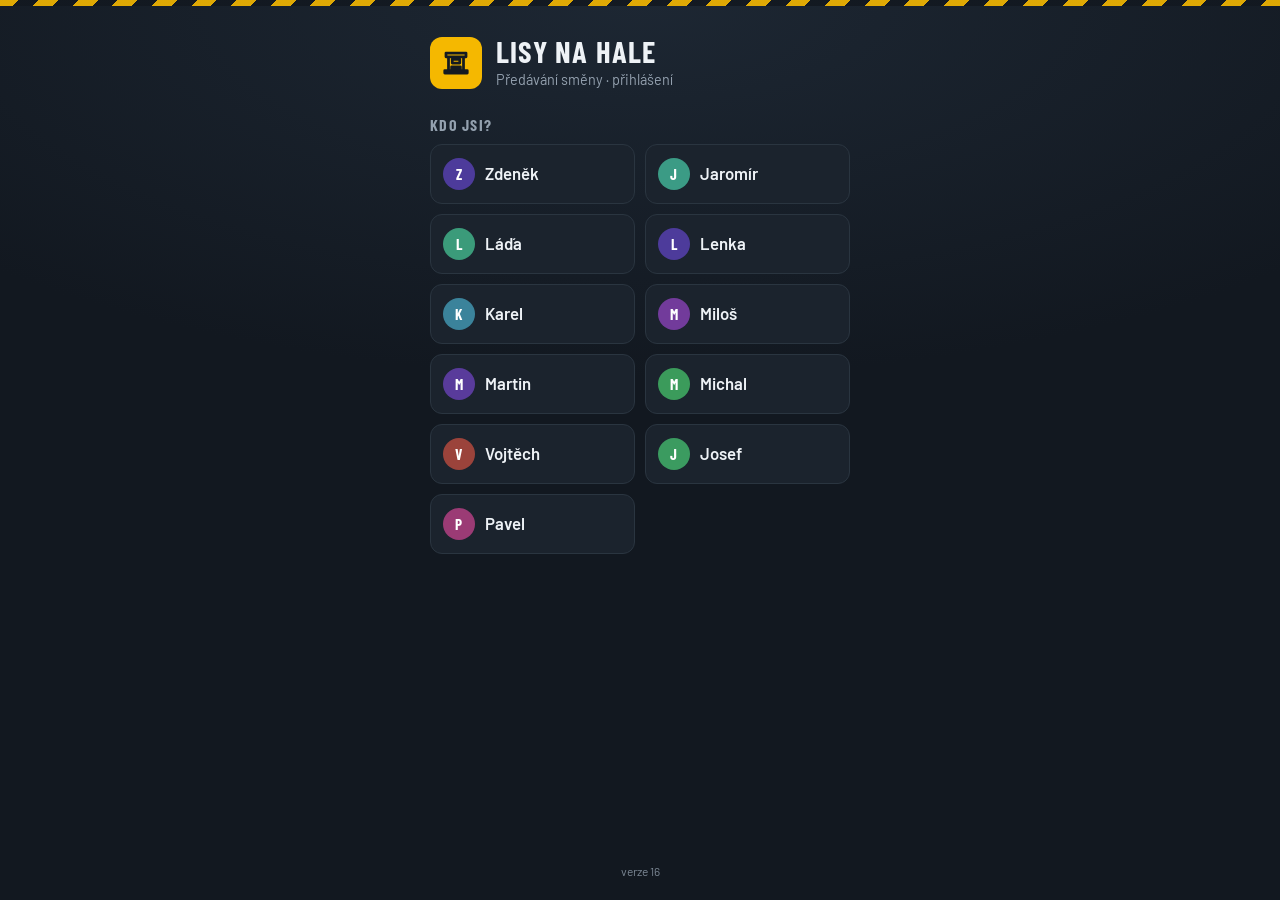
==== commit 7cdfb6b2: "Add files via upload" ====
--- a/index.html
+++ b/index.html
@@ -10,7 +10,7 @@
 <link rel="manifest" href="manifest.webmanifest">
 <link rel="icon" href="icon-192.png">
 <link rel="apple-touch-icon" href="icon-192.png">
-<link rel="stylesheet" href="styles.css?v=15">
+<link rel="stylesheet" href="styles.css?v=16">
 </head>
 <body>
 <div class="boot-err" id="bootErr" hidden>
@@ -150,9 +150,9 @@
 <datalist id="products"></datalist>
 <input type="file" id="fileIn" accept=".json,application/json" hidden>
 
-<script src="qrcode.js?v=15"></script>
-<script src="lz-string.min.js?v=15"></script>
-<script src="jsQR.js?v=15"></script>
-<script src="app.js?v=15"></script>
+<script src="qrcode.js?v=16"></script>
+<script src="lz-string.min.js?v=16"></script>
+<script src="jsQR.js?v=16"></script>
+<script src="app.js?v=16"></script>
 </body>
 </html>
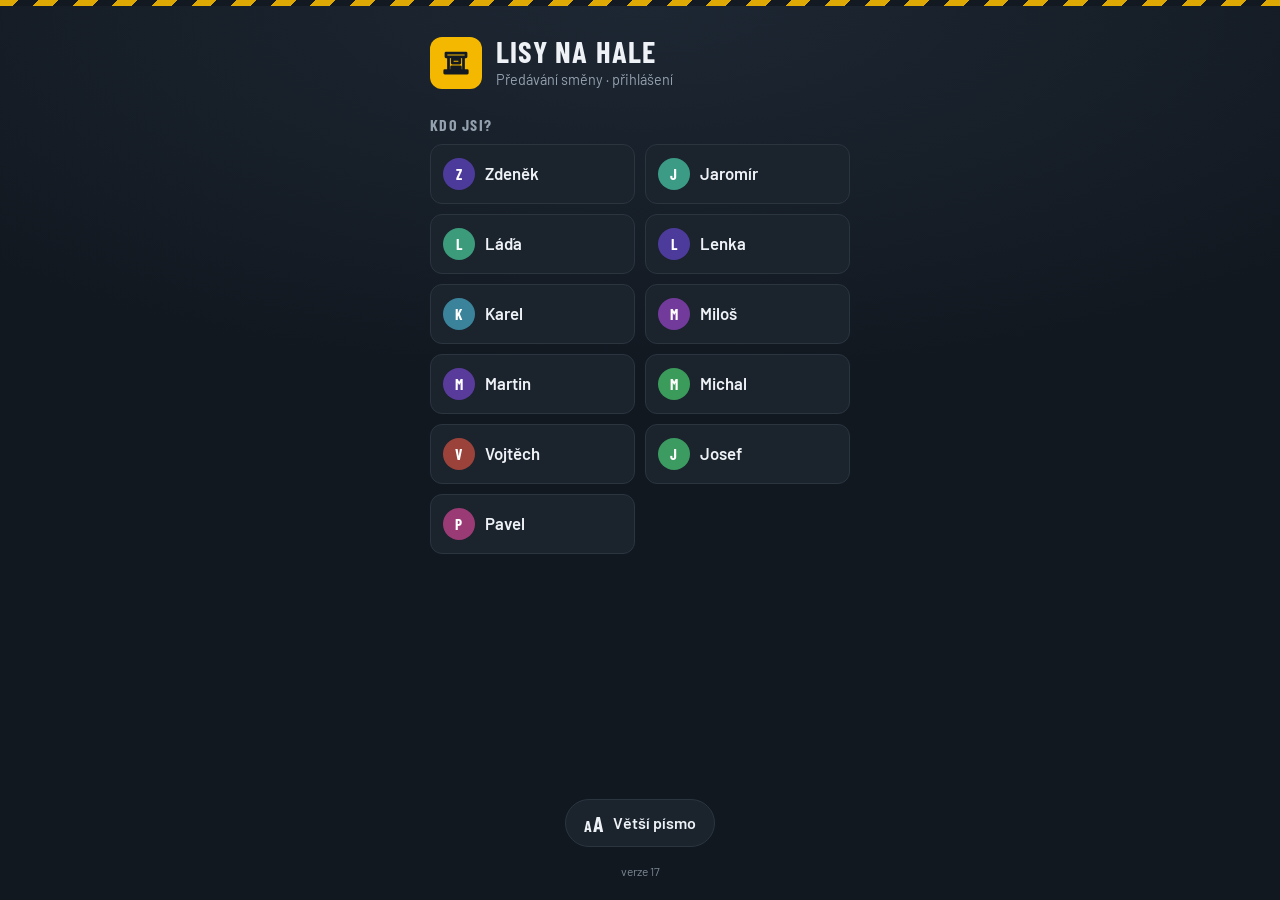
==== commit 623fc808: "Add files via upload" ====
--- a/index.html
+++ b/index.html
@@ -10,7 +10,8 @@
 <link rel="manifest" href="manifest.webmanifest">
 <link rel="icon" href="icon-192.png">
 <link rel="apple-touch-icon" href="icon-192.png">
-<link rel="stylesheet" href="styles.css?v=16">
+<link rel="stylesheet" href="styles.css?v=17">
+<script>try { var fs = localStorage.getItem('lisy-fs'); if (fs) document.documentElement.setAttribute('data-fs', fs); } catch (e) {}</script>
 </head>
 <body>
 <div class="boot-err" id="bootErr" hidden>
@@ -47,6 +48,7 @@
       <div class="pad" id="lgPad"></div>
     </div>
   </div>
+  <button class="lg-fs" id="lgFs" type="button"><span class="aa">A<b>A</b></span><span id="lgFsT">Větší písmo</span></button>
   <div class="lg-foot" id="lgFoot"></div>
 </div>
 <header class="appbar">
@@ -150,9 +152,9 @@
 <datalist id="products"></datalist>
 <input type="file" id="fileIn" accept=".json,application/json" hidden>
 
-<script src="qrcode.js?v=16"></script>
-<script src="lz-string.min.js?v=16"></script>
-<script src="jsQR.js?v=16"></script>
-<script src="app.js?v=16"></script>
+<script src="qrcode.js?v=17"></script>
+<script src="lz-string.min.js?v=17"></script>
+<script src="jsQR.js?v=17"></script>
+<script src="app.js?v=17"></script>
 </body>
 </html>
--- a/styles.css
+++ b/styles.css
@@ -36,7 +36,10 @@
 
 *{box-sizing:border-box}
 html{-webkit-text-size-adjust:100%}
-body{margin:0;background:var(--bg);color:var(--fg);font:16px/1.4 var(--f-body);padding:0 16px calc(76px + env(safe-area-inset-bottom,0px))}
+html{font-size:100%}
+html[data-fs="2"]{font-size:115%}
+html[data-fs="3"]{font-size:130%}
+body{margin:0;background:var(--bg);color:var(--fg);font:1rem/1.4 var(--f-body);padding:0 16px calc(76px + env(safe-area-inset-bottom,0px))}
 button,input,select{font:inherit;color:inherit}
 button{cursor:pointer;-webkit-tap-highlight-color:transparent}
 [hidden]{display:none!important}
@@ -361,3 +364,18 @@
 .qprog.big{gap:6px;margin-top:4px}
 .qprog.big i{width:30px;height:30px;border-radius:6px;display:grid;place-items:center;font-style:normal;font-size:.8rem;font-weight:700;color:var(--muted);background:var(--panel);border:1.5px dashed var(--line-2)}
 .qprog.big i.on{background:var(--ok);border:1.5px solid var(--ok);color:#fff}
+
+/* velikost písma */
+html[data-fs="3"] .grid{grid-template-columns:1fr}
+html[data-fs="2"] nav button,html[data-fs="3"] nav button{font-size:.62rem}
+html[data-fs="3"] .stat span{font-size:.62rem}
+html[data-fs] svg.i{width:1.25em;height:1.25em}
+html[data-fs] nav button svg.i{width:24px;height:24px}
+.fsseg button{font-weight:700}
+.fsseg .s1{font-size:.85rem}.fsseg .s2{font-size:1rem}.fsseg .s3{font-size:1.2rem}
+.lg-fs{align-self:center;margin-top:18px;display:inline-flex;align-items:center;gap:10px;background:var(--bar-2);border:1px solid var(--bar-line);color:var(--bar-fg);border-radius:999px;padding:10px 18px;font-weight:600}
+.aa{font:700 1rem var(--f-display);letter-spacing:.02em}.aa b{font-size:1.35em}
+.t-top{flex-wrap:wrap;row-gap:4px}
+.t-top .right{flex-wrap:wrap;justify-content:flex-end}
+.pill{max-width:100%;overflow:hidden;text-overflow:ellipsis}
+html[data-fs="2"] .pill{font-size:.62rem;padding:3px 6px}
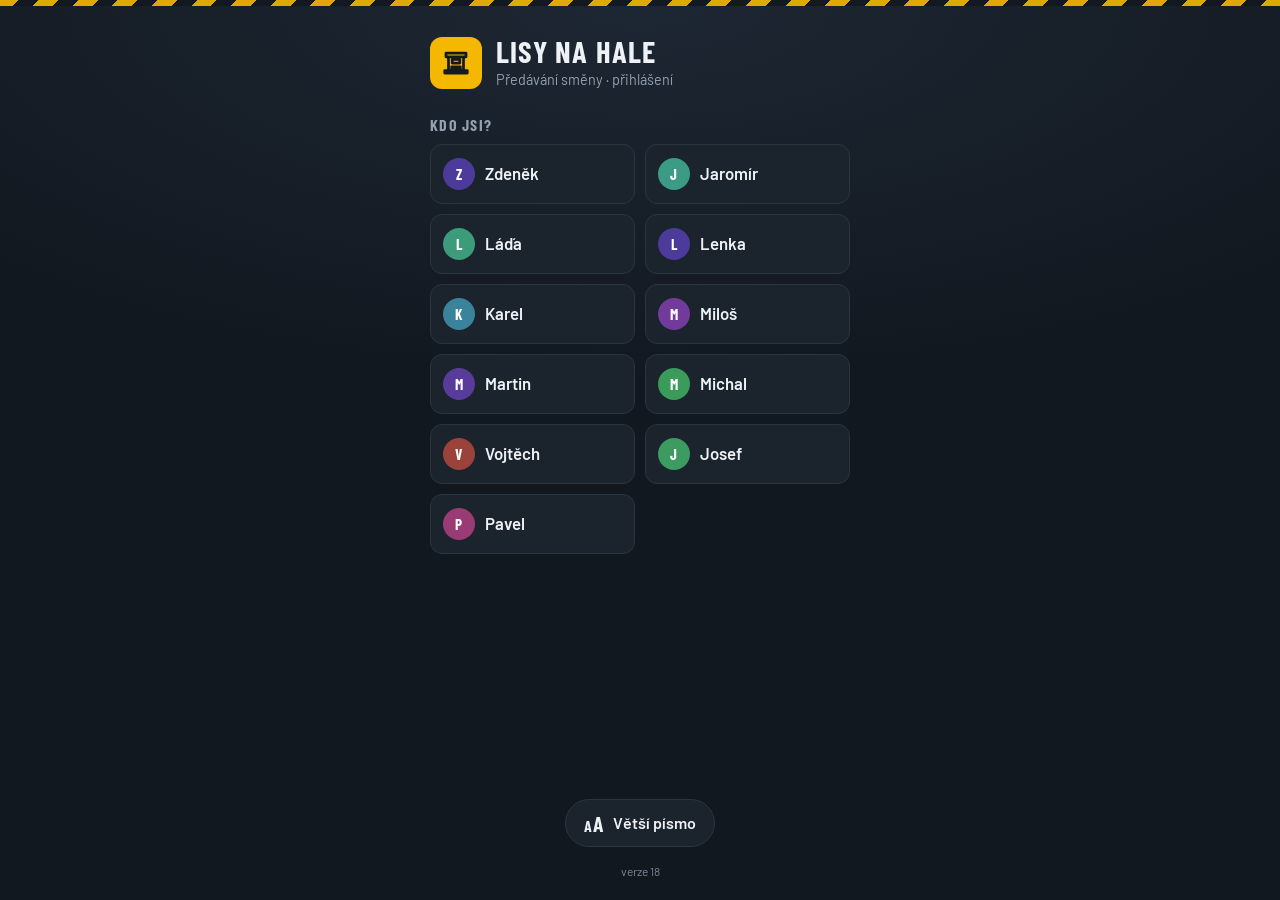
==== commit c877b2ab: "Add files via upload" ====
--- a/index.html
+++ b/index.html
@@ -10,7 +10,7 @@
 <link rel="manifest" href="manifest.webmanifest">
 <link rel="icon" href="icon-192.png">
 <link rel="apple-touch-icon" href="icon-192.png">
-<link rel="stylesheet" href="styles.css?v=17">
+<link rel="stylesheet" href="styles.css?v=18">
 <script>try { var fs = localStorage.getItem('lisy-fs'); if (fs) document.documentElement.setAttribute('data-fs', fs); } catch (e) {}</script>
 </head>
 <body>
@@ -152,9 +152,9 @@
 <datalist id="products"></datalist>
 <input type="file" id="fileIn" accept=".json,application/json" hidden>
 
-<script src="qrcode.js?v=17"></script>
-<script src="lz-string.min.js?v=17"></script>
-<script src="jsQR.js?v=17"></script>
-<script src="app.js?v=17"></script>
+<script src="qrcode.js?v=18"></script>
+<script src="lz-string.min.js?v=18"></script>
+<script src="jsQR.js?v=18"></script>
+<script src="app.js?v=18"></script>
 </body>
 </html>
--- a/styles.css
+++ b/styles.css
@@ -379,3 +379,18 @@
 .t-top .right{flex-wrap:wrap;justify-content:flex-end}
 .pill{max-width:100%;overflow:hidden;text-overflow:ellipsis}
 html[data-fs="2"] .pill{font-size:.62rem;padding:3px 6px}
+
+/* ukončit podle plánu */
+.ptag.t-finish{--c:var(--done)}
+.pt-l{display:block;font-size:.62rem;font-weight:700;text-transform:uppercase;letter-spacing:.05em;color:var(--done);text-align:center}
+.pi-time{flex-direction:column}
+.tplan.fin{color:var(--done);background:color-mix(in srgb,var(--done) 14%,transparent)}
+@media (prefers-color-scheme: dark){:root:not([data-theme="light"]) .tplan.fin{color:var(--done)}}
+:root[data-theme="dark"] .tplan.fin{color:var(--done)}
+.pe-type{grid-template-columns:1fr 1fr!important}
+.pe .l-fin{display:none}
+.pe[data-type="finish"] .l-fin{display:inline}
+.pe[data-type="finish"] .l-norm{display:none}
+.pe[data-type="finish"] .pe-task{display:none}
+
+.pe:not([data-type="task"]) .opt-task{display:none}
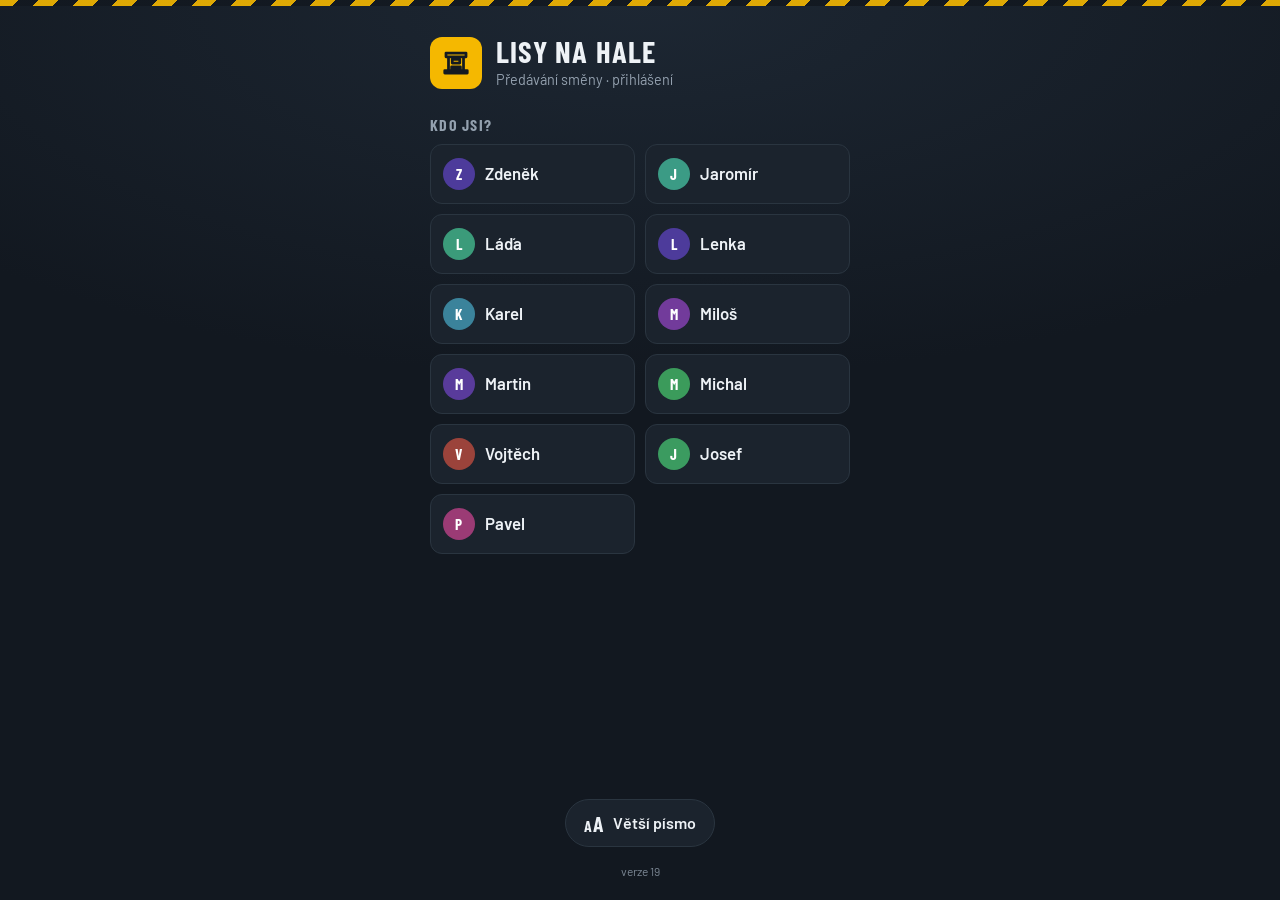
==== commit f0851075: "Add files via upload" ====
--- a/index.html
+++ b/index.html
@@ -10,7 +10,7 @@
 <link rel="manifest" href="manifest.webmanifest">
 <link rel="icon" href="icon-192.png">
 <link rel="apple-touch-icon" href="icon-192.png">
-<link rel="stylesheet" href="styles.css?v=18">
+<link rel="stylesheet" href="styles.css?v=19">
 <script>try { var fs = localStorage.getItem('lisy-fs'); if (fs) document.documentElement.setAttribute('data-fs', fs); } catch (e) {}</script>
 </head>
 <body>
@@ -18,6 +18,7 @@
   <b>Aplikace se nenačetla celá.</b>
   <span>Nejspíš se zrovna nahrává nová verze. Zkus to znovu.</span>
   <button id="bootBtn">Načíst znovu</button>
+  <button id="bootRep" class="boot-rep" onclick="try{openReport('Chyba načtení')}catch(e){}">Nahlásit problém</button>
 </div>
 <script>
 window.addEventListener('error', function () { var e = document.getElementById('bootErr'); if (e) e.hidden = false; });
@@ -152,9 +153,9 @@
 <datalist id="products"></datalist>
 <input type="file" id="fileIn" accept=".json,application/json" hidden>
 
-<script src="qrcode.js?v=18"></script>
-<script src="lz-string.min.js?v=18"></script>
-<script src="jsQR.js?v=18"></script>
-<script src="app.js?v=18"></script>
+<script src="qrcode.js?v=19"></script>
+<script src="lz-string.min.js?v=19"></script>
+<script src="jsQR.js?v=19"></script>
+<script src="app.js?v=19"></script>
 </body>
 </html>
--- a/styles.css
+++ b/styles.css
@@ -394,3 +394,24 @@
 .pe[data-type="finish"] .pe-task{display:none}
 
 .pe:not([data-type="task"]) .opt-task{display:none}
+
+/* zpětná vazba */
+.userbtn{position:relative}
+.userbtn.has-fb::after{content:attr(data-n);position:absolute;top:-7px;right:-9px;min-width:18px;height:18px;border-radius:9px;background:var(--crit);color:#fff;font-size:.68rem;font-weight:700;display:grid;place-items:center;padding:0 4px;border:2px solid var(--bar)}
+.cnt2.red{background:var(--crit);color:#fff}
+.fbi{background:var(--panel);border:1px solid var(--line);border-left:4px solid var(--crit);border-radius:var(--r);padding:10px 12px;display:flex;flex-direction:column;gap:6px}
+.fbi.st-ack{border-left-color:var(--warn)}
+.fbi.st-fixed{border-left-color:var(--ok);opacity:.75}
+.fb-top{display:flex;justify-content:space-between;align-items:center;gap:8px}
+.fb-st{font-size:.75rem;font-weight:700;color:var(--muted);text-transform:uppercase;letter-spacing:.04em}
+.fbi.st-fixed .fb-st{color:var(--ok)}
+.fb-text{white-space:pre-wrap;overflow-wrap:anywhere}
+.ptag.t-fb-bug{--c:var(--crit)} .ptag.t-fb-idea{--c:var(--done)} .ptag.t-fb-ux{--c:var(--warn)}
+.fb-reply{display:flex;gap:6px;align-items:flex-start;font-size:.9rem;background:var(--panel-2);border-radius:var(--r-sm);padding:8px}
+.fb-reply svg.i{width:16px;height:16px;flex:none;margin-top:2px;color:var(--muted)}
+.fb-rin{display:flex;gap:6px}
+.fb-rin input{flex:1}
+.fb-auto{display:flex;gap:8px;align-items:flex-start;font-size:.85rem;color:var(--muted)}
+.fb-auto svg.i{width:18px;height:18px;flex:none}
+.fb-copy{width:100%;min-height:120px;font-size:.8rem}
+.boot-err .boot-rep{background:transparent;border:1px solid #ffe5e5;color:#ffe5e5}
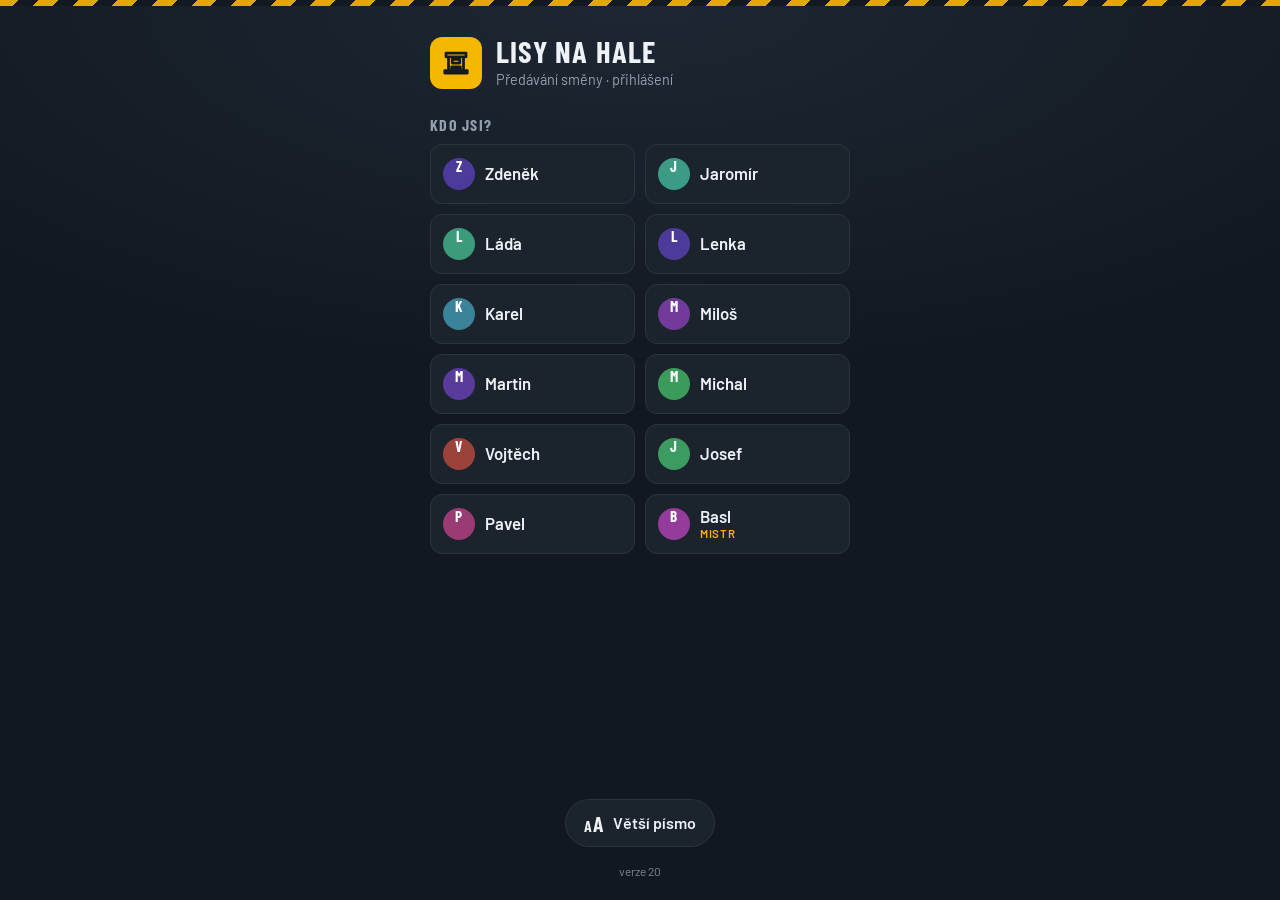
==== commit 036a8e70: "Add files via upload" ====
--- a/index.html
+++ b/index.html
@@ -10,7 +10,7 @@
 <link rel="manifest" href="manifest.webmanifest">
 <link rel="icon" href="icon-192.png">
 <link rel="apple-touch-icon" href="icon-192.png">
-<link rel="stylesheet" href="styles.css?v=19">
+<link rel="stylesheet" href="styles.css?v=20">
 <script>try { var fs = localStorage.getItem('lisy-fs'); if (fs) document.documentElement.setAttribute('data-fs', fs); } catch (e) {}</script>
 </head>
 <body>
@@ -82,6 +82,14 @@
       <button class="icb" id="plNext" aria-label="Další den" data-ic="chev"></button>
     </div>
     <div class="seg pl-shifts" id="plShifts"></div>
+    <div class="seg pl-mode" role="group" aria-label="Zobrazení plánu">
+      <button data-pm="tasks" aria-pressed="true">Úkoly</button>
+      <button data-pm="time" aria-pressed="false">Časová osa</button>
+      <button data-pm="staff" aria-pressed="false">Obsluha</button>
+    </div>
+    <div id="plTime" hidden></div>
+    <div id="plStaff" hidden></div>
+    <div id="plTasks">
     <div class="pl-prog" id="plProg"></div>
     <div class="bigbtns two">
       <button class="primary" id="plAdd" data-ic="plus">Přidat do plánu</button>
@@ -90,10 +98,11 @@
     <div id="plOver"></div>
     <div class="list" id="plList"></div>
     <h2>Sdílení plánu</h2>
-    <p class="hint">Plán se předává i se směnou. Tady ho jde poslat samostatně, třeba když ho píše mistr.</p>
+    <p class="hint">Plán i rozdělení obsluhy se předávají se směnou. Tady je jde poslat samostatně, třeba když je připravuje mistr.</p>
     <div class="bigbtns two">
       <button class="secondary" id="plShare" data-ic="share">Sdílet plán</button>
       <button class="secondary" id="plLoad" data-ic="scan">Načíst plán</button>
+    </div>
     </div>
   </section>
 
@@ -153,9 +162,9 @@
 <datalist id="products"></datalist>
 <input type="file" id="fileIn" accept=".json,application/json" hidden>
 
-<script src="qrcode.js?v=19"></script>
-<script src="lz-string.min.js?v=19"></script>
-<script src="jsQR.js?v=19"></script>
-<script src="app.js?v=19"></script>
+<script src="qrcode.js?v=20"></script>
+<script src="lz-string.min.js?v=20"></script>
+<script src="jsQR.js?v=20"></script>
+<script src="app.js?v=20"></script>
 </body>
 </html>
--- a/styles.css
+++ b/styles.css
@@ -415,3 +415,50 @@
 .fb-auto svg.i{width:18px;height:18px;flex:none}
 .fb-copy{width:100%;min-height:120px;font-size:.8rem}
 .boot-err .boot-rep{background:transparent;border:1px solid #ffe5e5;color:#ffe5e5}
+
+/* časová osa + obsluha */
+.pl-mode{margin-top:8px;grid-template-columns:repeat(3,1fr)}
+.pl-mode button{flex-direction:row;justify-content:center;min-height:42px;font-size:.9rem}
+.tl{display:flex;flex-direction:column;gap:6px;text-align:left;background:var(--panel);border:1px solid var(--line);border-radius:var(--r);padding:10px 12px;box-shadow:var(--shadow)}
+.tl-h{display:flex;justify-content:space-between;align-items:center;gap:8px}
+.tl-h .no{font:700 1.1rem var(--f-display);letter-spacing:.04em;text-transform:uppercase}
+.tl-f{font-size:.7rem;font-weight:700;text-transform:uppercase;letter-spacing:.04em;padding:3px 8px;border-radius:999px}
+.tl-f.st{color:var(--crit);background:color-mix(in srgb,var(--crit) 14%,transparent)}
+.tl-f.ch{color:var(--warn);background:color-mix(in srgb,var(--warn) 14%,transparent)}
+.tl-segs{display:flex;flex-wrap:wrap;align-items:center;gap:6px}
+.tl-s{font-weight:600;padding:3px 8px;border-radius:6px;background:var(--panel-2);border:1px solid var(--line)}
+.tl-s.k-run{border-color:color-mix(in srgb,var(--ok) 50%,transparent)}
+.tl-s.k-next{border-color:color-mix(in srgb,var(--accent) 70%,transparent);background:color-mix(in srgb,var(--accent) 12%,var(--panel))}
+.tl-s.k-prep,.tl-s.k-prep-next{border-color:color-mix(in srgb,var(--prep) 50%,transparent)}
+.tl-s.k-stop{border-color:color-mix(in srgb,var(--stop) 50%,transparent)}
+.tl-arr{color:var(--faint);font-weight:700}
+.tl-op{display:flex;align-items:center;gap:6px;font-size:.85rem;color:var(--muted)}
+.tl-op svg.i{width:16px;height:16px}
+.tl-op.none{color:var(--crit);font-weight:600}
+.st-who{display:flex;align-items:center;flex-wrap:wrap;gap:6px;margin-top:12px;font-size:.88rem;color:var(--muted)}
+.st-who svg.i{width:16px;height:16px}
+.st-start{margin-top:12px;display:flex;flex-direction:column;gap:12px}
+.st-bar{display:flex;align-items:center;gap:8px;margin-top:12px}
+.st-bar span{margin-right:auto}
+.st-bar .icb{font-size:1.4rem;font-weight:700}
+.strow{background:var(--panel);border:1px solid var(--line);border-radius:var(--r);padding:10px;display:flex;flex-direction:column;gap:8px;box-shadow:var(--shadow)}
+.strow-h{display:flex;align-items:center;gap:8px}
+.strow-h select{flex:1;font-weight:700}
+.stitems{display:flex;flex-direction:column;gap:6px;margin-top:6px}
+.stit{text-align:left;background:var(--panel-2);border:1px solid var(--line);border-radius:var(--r-sm);padding:9px 10px;font-size:.92rem;line-height:1.3}
+.stit.un{border-color:color-mix(in srgb,var(--crit) 45%,transparent);background:color-mix(in srgb,var(--crit) 6%,var(--panel))}
+.sm-add{padding:10px;font-size:.9rem}
+.opchip{display:inline-flex;align-items:center;gap:4px;background:var(--panel);border:1px solid var(--line-2);border-radius:999px;padding:4px 4px 4px 12px;font-weight:600;margin:0 6px 6px 0}
+.opchip button{background:none;border:0;padding:4px;display:grid;color:var(--muted)}
+.opchip button svg.i{width:16px;height:16px}
+#plStaff > .stitems:has(.opchip){flex-direction:row;flex-wrap:wrap}
+.top{display:flex;align-items:center;gap:5px;font-size:.78rem;font-weight:600;color:var(--muted);min-width:0}
+.top svg.i{width:14px;height:14px;flex:none}
+.top span{overflow:hidden;text-overflow:ellipsis;white-space:nowrap}
+.del-t{color:var(--crit)}
+.bigview{display:flex;flex-direction:column;gap:12px}
+.bv-row{background:var(--panel);border:1px solid var(--line);border-radius:var(--r);padding:12px}
+.bv-n{font:700 1.6rem var(--f-display);letter-spacing:.03em;margin-bottom:6px}
+.bv-it{font-size:1.15rem;display:flex;flex-direction:column;gap:4px}
+.lg-names button span{display:flex;flex-direction:column;line-height:1.15}
+.lg-role{font-size:.72rem;font-weight:700;color:var(--accent);text-transform:uppercase;letter-spacing:.06em}
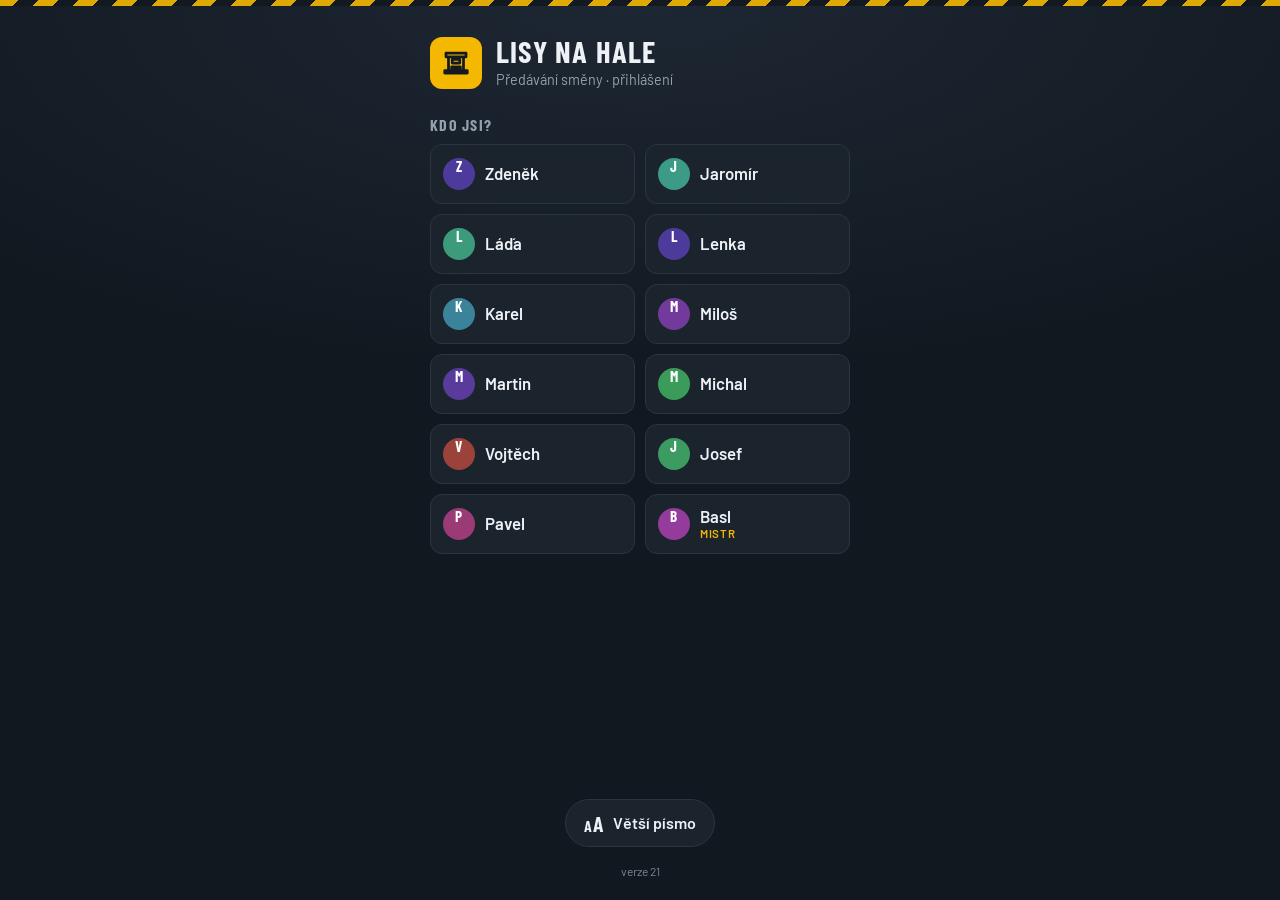
==== commit 08c357e0: "Add files via upload" ====
--- a/index.html
+++ b/index.html
@@ -10,7 +10,7 @@
 <link rel="manifest" href="manifest.webmanifest">
 <link rel="icon" href="icon-192.png">
 <link rel="apple-touch-icon" href="icon-192.png">
-<link rel="stylesheet" href="styles.css?v=20">
+<link rel="stylesheet" href="styles.css?v=21">
 <script>try { var fs = localStorage.getItem('lisy-fs'); if (fs) document.documentElement.setAttribute('data-fs', fs); } catch (e) {}</script>
 </head>
 <body>
@@ -162,9 +162,9 @@
 <datalist id="products"></datalist>
 <input type="file" id="fileIn" accept=".json,application/json" hidden>
 
-<script src="qrcode.js?v=20"></script>
-<script src="lz-string.min.js?v=20"></script>
-<script src="jsQR.js?v=20"></script>
-<script src="app.js?v=20"></script>
+<script src="qrcode.js?v=21"></script>
+<script src="lz-string.min.js?v=21"></script>
+<script src="jsQR.js?v=21"></script>
+<script src="app.js?v=21"></script>
 </body>
 </html>
--- a/styles.css
+++ b/styles.css
@@ -462,3 +462,29 @@
 .bv-it{font-size:1.15rem;display:flex;flex-direction:column;gap:4px}
 .lg-names button span{display:flex;flex-direction:column;line-height:1.15}
 .lg-role{font-size:.72rem;font-weight:700;color:var(--accent);text-transform:uppercase;letter-spacing:.06em}
+
+/* obsluha v2: výrobky → řádky → obsluha */
+.pool{display:flex;flex-wrap:wrap;gap:8px;margin-top:8px}
+.pchip{display:flex;flex-direction:column;align-items:flex-start;gap:1px;text-align:left;background:var(--panel);border:1.5px solid var(--line-2);border-radius:10px;padding:8px 12px;min-height:50px;max-width:100%}
+.pchip b{font-size:1.05rem}
+.pchip small{font-size:.75rem;color:var(--muted);font-weight:600}
+.pchip.on{border-color:var(--accent);background:color-mix(in srgb,var(--accent) 18%,var(--panel));box-shadow:0 0 0 2px color-mix(in srgb,var(--accent) 45%,transparent)}
+#plStaff > .pool .pchip:not(.on){border-style:dashed;border-color:color-mix(in srgb,var(--crit) 45%,var(--line-2))}
+.pool.in-row{margin-top:0}
+.pool.in-row .pchip{background:var(--panel-2)}
+.selbar{position:sticky;bottom:calc(70px + env(safe-area-inset-bottom,0px));z-index:3;margin-top:10px;display:flex;flex-wrap:wrap;align-items:center;gap:8px;background:var(--bar);color:var(--bar-fg);border-radius:12px;padding:10px;box-shadow:0 8px 24px rgb(0 0 0 / .3)}
+.selbar span{margin-right:auto}
+.selbar .sm{background:var(--bar-2);border-color:var(--bar-line);color:var(--bar-fg)}
+.selbar .sm.go{background:var(--accent);border-color:var(--accent);color:var(--accent-ink)}
+.strow-h{align-items:flex-start}
+.strow-sum{flex:1;font-size:1.05rem;line-height:1.3;padding-top:2px}
+.sm-x{width:36px;height:36px;color:var(--crit)}
+.strow-op{display:flex;align-items:center;gap:8px;border-top:1px dashed var(--line-2);padding-top:8px}
+.strow-op span{display:flex;align-items:center;gap:4px;font-weight:700;font-size:.85rem;color:var(--muted);white-space:nowrap}
+.strow-op span svg.i{width:16px;height:16px}
+.strow-op select{flex:1;font-weight:700}
+.strow.noop{border-color:color-mix(in srgb,var(--warn) 55%,var(--line))}
+.strow.noop .strow-op select{border-color:var(--warn)}
+.stitems.ops{flex-direction:row;flex-wrap:wrap}
+.bv-sum{font-size:1.25rem;font-weight:700;margin-bottom:4px}
+.bv-row.noop .bv-n{color:var(--warn)}
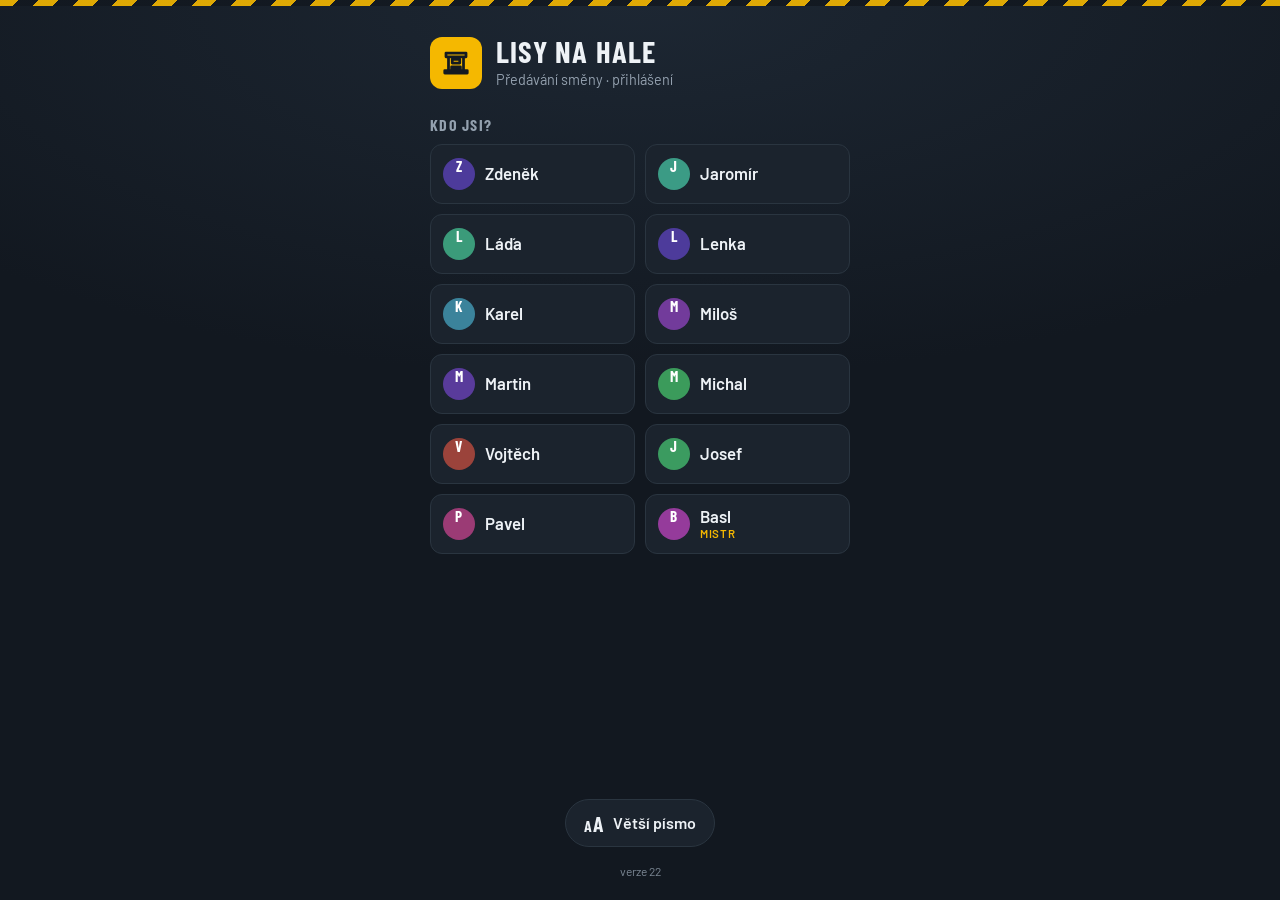
==== commit adca4ab5: "Add files via upload" ====
--- a/index.html
+++ b/index.html
@@ -10,7 +10,7 @@
 <link rel="manifest" href="manifest.webmanifest">
 <link rel="icon" href="icon-192.png">
 <link rel="apple-touch-icon" href="icon-192.png">
-<link rel="stylesheet" href="styles.css?v=21">
+<link rel="stylesheet" href="styles.css?v=22">
 <script>try { var fs = localStorage.getItem('lisy-fs'); if (fs) document.documentElement.setAttribute('data-fs', fs); } catch (e) {}</script>
 </head>
 <body>
@@ -135,7 +135,7 @@
 
   <section id="v-katalog" hidden>
     <h2>Katalog výrobků <span class="cnt" id="catCount"></span></h2>
-    <p class="hint">Výrobky, které jdou vybrat při zadávání k lisu.</p>
+    <p class="hint">Výrobky, které jdou vybrat při zadávání k lisu. Firemní seznam se načítá sám ze souboru katalog.json, vlastní výrobky přidáš tady.</p>
     <div class="bigbtns two">
       <button class="secondary" id="btnCatGive" data-ic="share">Sdílet katalog</button>
       <button class="secondary" id="btnCatTake" data-ic="scan">Načíst katalog</button>
@@ -162,9 +162,9 @@
 <datalist id="products"></datalist>
 <input type="file" id="fileIn" accept=".json,application/json" hidden>
 
-<script src="qrcode.js?v=21"></script>
-<script src="lz-string.min.js?v=21"></script>
-<script src="jsQR.js?v=21"></script>
-<script src="app.js?v=21"></script>
+<script src="qrcode.js?v=22"></script>
+<script src="lz-string.min.js?v=22"></script>
+<script src="jsQR.js?v=22"></script>
+<script src="app.js?v=22"></script>
 </body>
 </html>
--- a/styles.css
+++ b/styles.css
@@ -488,3 +488,6 @@
 .stitems.ops{flex-direction:row;flex-wrap:wrap}
 .bv-sum{font-size:1.25rem;font-weight:700;margin-bottom:4px}
 .bv-row.noop .bv-n{color:var(--warn)}
+
+.cdesc{display:block;font-size:.75rem;font-weight:500;color:var(--muted);margin-top:1px}
+.sug button .cdesc{font-size:.78rem}
